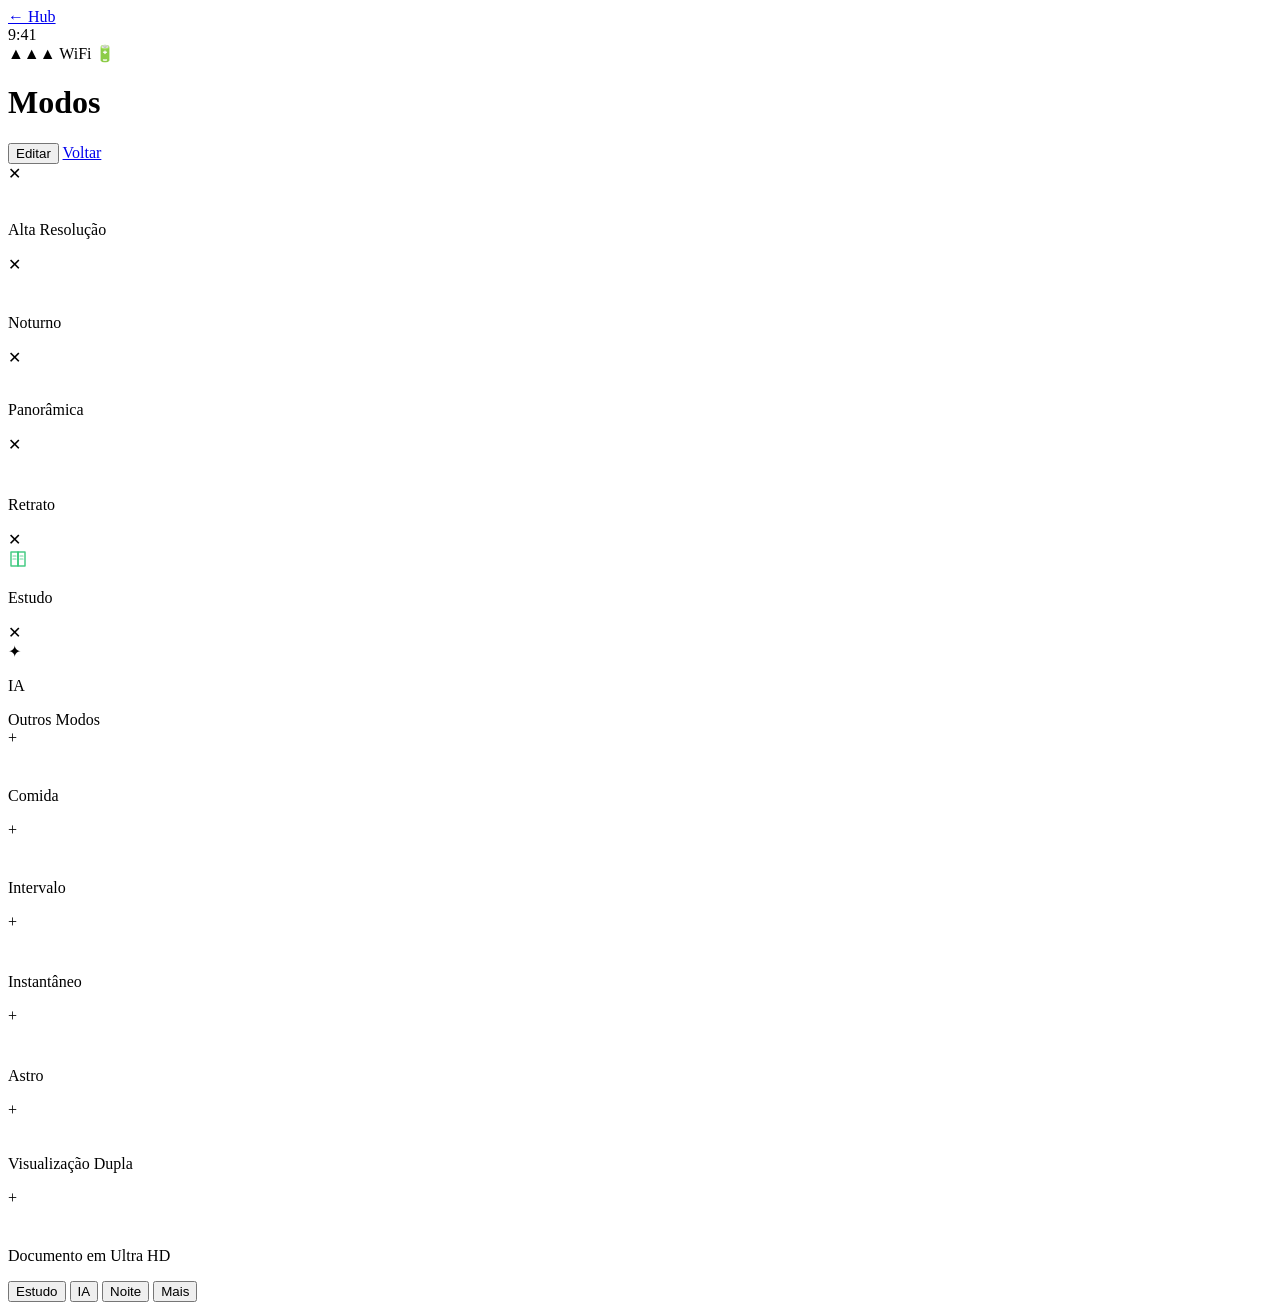
==== pages/tela-config.html @ dc20c2e8 "feat config: adiciona tela de configurações" ====
<!DOCTYPE html>
<html lang="pt-BR">
<head>
  <meta charset="UTF-8">
  <meta name="viewport" content="width=device-width, initial-scale=1.0">
  <title>JOVI Cam — Configurar Modos</title>
  <link rel="stylesheet" href="../css/config.css">
</head>
<body>
  <a class="hub-link" href="../index.html">← Hub</a>
  <main class="screen">

    <!-- Status Bar -->
    <header class="status-bar">
      <span class="time">9:41</span>
      <div class="dynamic-island"></div>
      <div class="status-icons">
        <span>▲▲▲</span>
        <span>WiFi</span>
        <span>🔋</span>
      </div>
    </header>

    <!-- Page Header -->
    <header class="page-header">
      <h1 class="page-title">Modos</h1>
      <div class="page-header__actions">
        <button class="btn-editar">Editar</button>
        <a href="tela-ia.html" class="btn-voltar">Voltar</a>
      </div>
    </header>

    <!-- Content -->
    <section class="content">

      <!-- Active Modes Grid -->
      <div class="modes-grid">

        <!-- Row 1 -->
        <article class="mode-item">
          <div class="mode-badge mode-badge--remove">✕</div>
          <div class="mode-icon mode-icon--res">
            <!-- Camera icon (SVG) -->
            <svg width="22" height="18" viewBox="0 0 22 18" fill="none" xmlns="http://www.w3.org/2000/svg">
              <path d="M21 14.5C21 15.3284 20.3284 16 19.5 16H2.5C1.67157 16 1 15.3284 1 14.5V5.5C1 4.67157 1.67157 4 2.5 4H5.5L7 2H15L16.5 4H19.5C20.3284 4 21 4.67157 21 5.5V14.5Z" stroke="rgba(255,255,255,0.7)" stroke-width="1.5"/>
              <circle cx="11" cy="10" r="3" stroke="rgba(255,255,255,0.7)" stroke-width="1.5"/>
              <circle cx="11" cy="10" r="1.2" fill="rgba(255,255,255,0.5)"/>
            </svg>
          </div>
          <p class="mode-label">Alta Resolução</p>
        </article>

        <article class="mode-item">
          <div class="mode-badge mode-badge--remove">✕</div>
          <div class="mode-icon mode-icon--noturno">
            <!-- Moon icon -->
            <svg width="20" height="20" viewBox="0 0 20 20" fill="none" xmlns="http://www.w3.org/2000/svg">
              <path d="M18 11.5C17.2 15.1 13.9 17.8 10 17.8C5.6 17.8 2 14.3 2 9.9C2 6.3 4.3 3.3 7.5 2.2C6.5 3.5 6 5.1 6 6.8C6 11 9.5 14.4 13.8 14.4C15.4 14.4 16.8 13.9 18 13L18 11.5Z" stroke="rgba(255,255,255,0.7)" stroke-width="1.5" stroke-linejoin="round"/>
            </svg>
          </div>
          <p class="mode-label">Noturno</p>
        </article>

        <article class="mode-item">
          <div class="mode-badge mode-badge--remove">✕</div>
          <div class="mode-icon mode-icon--pano">
            <!-- Panoramic icon -->
            <svg width="22" height="14" viewBox="0 0 22 14" fill="none" xmlns="http://www.w3.org/2000/svg">
              <rect x="1" y="1" width="20" height="12" rx="2" stroke="rgba(255,255,255,0.7)" stroke-width="1.5"/>
              <line x1="7" y1="1" x2="7" y2="13" stroke="rgba(255,255,255,0.4)" stroke-width="1"/>
              <line x1="15" y1="1" x2="15" y2="13" stroke="rgba(255,255,255,0.4)" stroke-width="1"/>
            </svg>
          </div>
          <p class="mode-label">Panorâmica</p>
        </article>

        <!-- Row 2 -->
        <article class="mode-item">
          <div class="mode-badge mode-badge--remove">✕</div>
          <div class="mode-icon mode-icon--retrato">
            <!-- Portrait icon -->
            <svg width="18" height="22" viewBox="0 0 18 22" fill="none" xmlns="http://www.w3.org/2000/svg">
              <circle cx="9" cy="7" r="4" stroke="rgba(255,255,255,0.7)" stroke-width="1.5"/>
              <path d="M1 21C1 16.5817 4.58172 13 9 13C13.4183 13 17 16.5817 17 21" stroke="rgba(255,255,255,0.7)" stroke-width="1.5" stroke-linecap="round"/>
            </svg>
          </div>
          <p class="mode-label">Retrato</p>
        </article>

        <!-- Estudo: custom JOVI mode -->
        <article class="mode-item mode-item--custom">
          <div class="mode-badge mode-badge--remove">✕</div>
          <div class="mode-icon mode-icon--estudo">
            <!-- Book icon -->
            <svg width="20" height="20" viewBox="0 0 20 20" fill="none" xmlns="http://www.w3.org/2000/svg">
              <path d="M3 3H10V17H3V3Z" stroke="rgba(51,199,120,0.9)" stroke-width="1.5" stroke-linejoin="round"/>
              <path d="M10 3H17V17H10V3Z" stroke="rgba(51,199,120,0.9)" stroke-width="1.5" stroke-linejoin="round"/>
              <line x1="5" y1="7" x2="8" y2="7" stroke="rgba(51,199,120,0.7)" stroke-width="1.2" stroke-linecap="round"/>
              <line x1="5" y1="10" x2="8" y2="10" stroke="rgba(51,199,120,0.7)" stroke-width="1.2" stroke-linecap="round"/>
              <line x1="12" y1="7" x2="15" y2="7" stroke="rgba(51,199,120,0.7)" stroke-width="1.2" stroke-linecap="round"/>
              <line x1="12" y1="10" x2="15" y2="10" stroke="rgba(51,199,120,0.7)" stroke-width="1.2" stroke-linecap="round"/>
            </svg>
          </div>
          <p class="mode-label mode-label--green">Estudo</p>
        </article>

        <!-- IA: custom JOVI mode -->
        <article class="mode-item mode-item--custom">
          <div class="mode-badge mode-badge--remove">✕</div>
          <div class="mode-icon mode-icon--ia">
            <span class="ia-star">✦</span>
          </div>
          <p class="mode-label mode-label--blue">IA</p>
        </article>

        <!-- Outros Modos -->
        <div class="section-label">Outros Modos</div>

        <!-- Row 3 - outros -->
        <article class="mode-item">
          <div class="mode-badge mode-badge--add">+</div>
          <div class="mode-icon mode-icon--comida">
            <!-- Food icon -->
            <svg width="18" height="20" viewBox="0 0 18 20" fill="none" xmlns="http://www.w3.org/2000/svg">
              <path d="M3 1V7C3 9.209 4.791 11 7 11V19" stroke="rgba(255,255,255,0.65)" stroke-width="1.5" stroke-linecap="round"/>
              <path d="M7 1V11" stroke="rgba(255,255,255,0.65)" stroke-width="1.5" stroke-linecap="round"/>
              <path d="M11 1C11 1 15 4 15 8C15 10.5 13.5 11.5 11 12V19" stroke="rgba(255,255,255,0.65)" stroke-width="1.5" stroke-linecap="round" stroke-linejoin="round"/>
            </svg>
          </div>
          <p class="mode-label">Comida</p>
        </article>

        <article class="mode-item">
          <div class="mode-badge mode-badge--add">+</div>
          <div class="mode-icon mode-icon--intervalo">
            <!-- Timer icon -->
            <svg width="20" height="20" viewBox="0 0 20 20" fill="none" xmlns="http://www.w3.org/2000/svg">
              <circle cx="10" cy="11" r="7" stroke="rgba(255,255,255,0.65)" stroke-width="1.5"/>
              <path d="M10 8V11L12 13" stroke="rgba(255,255,255,0.65)" stroke-width="1.5" stroke-linecap="round"/>
              <path d="M7 2H13" stroke="rgba(255,255,255,0.65)" stroke-width="1.5" stroke-linecap="round"/>
              <path d="M10 2V4" stroke="rgba(255,255,255,0.65)" stroke-width="1.5" stroke-linecap="round"/>
            </svg>
          </div>
          <p class="mode-label">Intervalo</p>
        </article>

        <article class="mode-item">
          <div class="mode-badge mode-badge--add">+</div>
          <div class="mode-icon mode-icon--instantaneo">
            <!-- Lightning bolt -->
            <svg width="16" height="22" viewBox="0 0 16 22" fill="none" xmlns="http://www.w3.org/2000/svg">
              <path d="M9 1L1 13H8L7 21L15 9H8L9 1Z" stroke="rgba(255,255,255,0.65)" stroke-width="1.5" stroke-linejoin="round"/>
            </svg>
          </div>
          <p class="mode-label">Instantâneo</p>
        </article>

        <article class="mode-item">
          <div class="mode-badge mode-badge--add">+</div>
          <div class="mode-icon mode-icon--astro">
            <!-- Star / astro icon -->
            <svg width="22" height="22" viewBox="0 0 22 22" fill="none" xmlns="http://www.w3.org/2000/svg">
              <circle cx="11" cy="11" r="9" stroke="rgba(255,255,255,0.65)" stroke-width="1.5"/>
              <circle cx="11" cy="11" r="3" stroke="rgba(255,255,255,0.65)" stroke-width="1.2"/>
              <circle cx="4" cy="4" r="1" fill="rgba(255,255,255,0.5)"/>
              <circle cx="18" cy="5" r="1" fill="rgba(255,255,255,0.5)"/>
              <circle cx="6" cy="18" r="1" fill="rgba(255,255,255,0.5)"/>
            </svg>
          </div>
          <p class="mode-label">Astro</p>
        </article>

        <article class="mode-item">
          <div class="mode-badge mode-badge--add">+</div>
          <div class="mode-icon mode-icon--dupl">
            <!-- Dual view icon -->
            <svg width="22" height="16" viewBox="0 0 22 16" fill="none" xmlns="http://www.w3.org/2000/svg">
              <rect x="1" y="1" width="9" height="14" rx="1.5" stroke="rgba(255,255,255,0.65)" stroke-width="1.5"/>
              <rect x="12" y="1" width="9" height="14" rx="1.5" stroke="rgba(255,255,255,0.65)" stroke-width="1.5"/>
            </svg>
          </div>
          <p class="mode-label">Visualização Dupla</p>
        </article>

        <article class="mode-item">
          <div class="mode-badge mode-badge--add">+</div>
          <div class="mode-icon mode-icon--doc">
            <!-- Document icon -->
            <svg width="16" height="20" viewBox="0 0 16 20" fill="none" xmlns="http://www.w3.org/2000/svg">
              <path d="M1 2C1 1.44772 1.44772 1 2 1H10L15 6V18C15 18.5523 14.5523 19 14 19H2C1.44772 19 1 18.5523 1 18V2Z" stroke="rgba(255,255,255,0.65)" stroke-width="1.5"/>
              <path d="M10 1V6H15" stroke="rgba(255,255,255,0.65)" stroke-width="1.5" stroke-linejoin="round"/>
              <line x1="4" y1="10" x2="12" y2="10" stroke="rgba(255,255,255,0.5)" stroke-width="1.2" stroke-linecap="round"/>
              <line x1="4" y1="13" x2="12" y2="13" stroke="rgba(255,255,255,0.5)" stroke-width="1.2" stroke-linecap="round"/>
            </svg>
          </div>
          <p class="mode-label">Documento em Ultra HD</p>
        </article>

      </div>

    </section>

    <!-- Bottom Mode Tabs -->
    <nav class="mode-tabs">
      <button class="mode-tab">Estudo</button>
      <button class="mode-tab">IA</button>
      <button class="mode-tab">Noite</button>
      <button class="mode-tab mode-tab--active">
        Mais
        <span class="mode-tab__dot"></span>
      </button>
    </nav>

  </main>
</body>
</html>
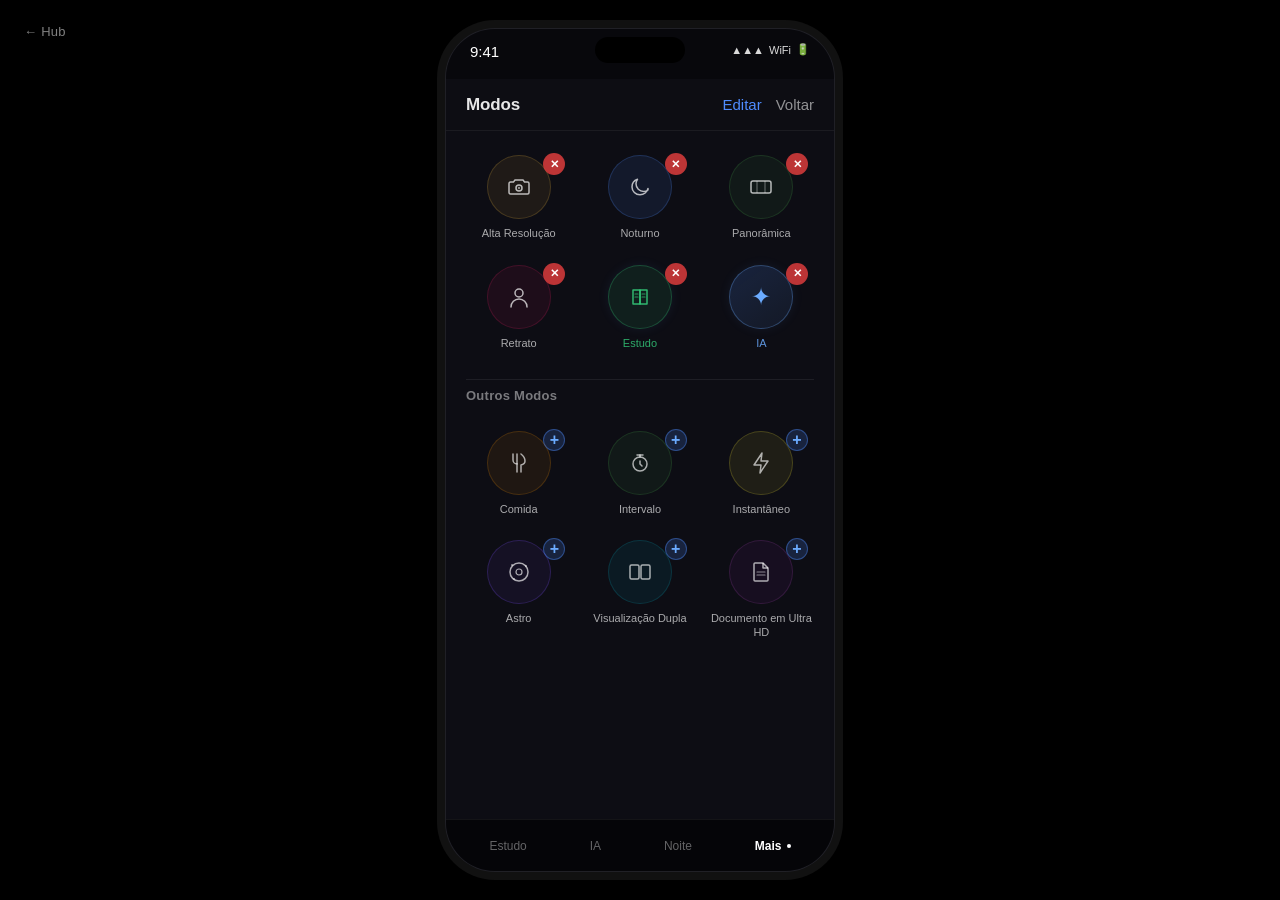
==== commit 1f55bdbe: "fix: corrigir imports" ====
--- a/pages/tela-config.html
+++ b/pages/tela-config.html
@@ -4,7 +4,7 @@
   <meta charset="UTF-8">
   <meta name="viewport" content="width=device-width, initial-scale=1.0">
   <title>JOVI Cam — Configurar Modos</title>
-  <link rel="stylesheet" href="../css/config.css">
+  <link rel="stylesheet" href="../src/css/config.css">
 </head>
 <body>
   <a class="hub-link" href="../index.html">← Hub</a>
--- a/src/css/config.css
+++ b/src/css/config.css
@@ -0,0 +1,299 @@
+@import url('https://fonts.googleapis.com/css2?family=DM+Sans:wght@300;400;500;600;700&display=swap');
+
+*, *::before, *::after {
+  box-sizing: border-box;
+  margin: 0;
+  padding: 0;
+}
+
+body {
+  background: #000;
+  display: flex;
+  justify-content: center;
+  align-items: center;
+  min-height: 100vh;
+  font-family: 'DM Sans', -apple-system, sans-serif;
+}
+
+button {
+  cursor: pointer;
+  font-family: inherit;
+  border: none;
+  background: none;
+  color: inherit;
+  padding: 0;
+}
+
+/* ── Phone Shell ─────────────────────────────── */
+.screen {
+  width: 390px;
+  height: 844px;
+  background: #0d0d14;
+  border-radius: 50px;
+  border: 1.5px solid rgba(255,255,255,0.08);
+  box-shadow:
+    0 0 0 8px #111,
+    0 40px 80px rgba(0,0,0,0.9);
+  overflow: hidden;
+  position: relative;
+  display: flex;
+  flex-direction: column;
+}
+
+/* ── Status Bar ──────────────────────────────── */
+.status-bar {
+  height: 50px;
+  padding: 14px 24px 0;
+  display: flex;
+  justify-content: space-between;
+  align-items: flex-start;
+  background: rgba(0,0,0,0.4);
+  position: relative;
+  z-index: 20;
+  flex-shrink: 0;
+}
+
+.dynamic-island {
+  width: 90px;
+  height: 26px;
+  background: #000;
+  border-radius: 13px;
+  position: absolute;
+  top: 8px;
+  left: 50%;
+  transform: translateX(-50%);
+}
+
+.time {
+  font-size: 15px;
+  font-weight: 500;
+  color: #fff;
+}
+
+.status-icons {
+  display: flex;
+  align-items: center;
+  gap: 5px;
+  font-size: 11px;
+  color: rgba(255,255,255,0.85);
+}
+
+/* ── Page Header ─────────────────────────────── */
+.page-header {
+  height: 52px;
+  background: rgba(13,13,20,0.95);
+  display: flex;
+  justify-content: space-between;
+  align-items: center;
+  padding: 0 20px;
+  border-bottom: 1px solid rgba(255,255,255,0.06);
+  flex-shrink: 0;
+}
+
+.page-title {
+  font-size: 17px;
+  font-weight: 600;
+  color: rgba(255,255,255,0.9);
+  letter-spacing: -0.01em;
+}
+
+.page-header__actions {
+  display: flex;
+  align-items: center;
+  gap: 14px;
+}
+
+.btn-editar {
+  font-size: 15px;
+  font-weight: 500;
+  color: #4f8cff;
+}
+
+.btn-voltar {
+  font-size: 15px;
+  font-weight: 500;
+  color: rgba(255,255,255,0.55);
+  text-decoration: none;
+  font-family: inherit;
+  cursor: pointer;
+  background: none;
+  border: none;
+  line-height: 1;
+}
+
+/* ── Content ─────────────────────────────────── */
+.content {
+  flex: 1;
+  overflow-y: auto;
+  background: #0d0d14;
+  padding: 24px 20px 16px;
+}
+
+/* ── Modes Grid ──────────────────────────────── */
+.modes-grid {
+  display: grid;
+  grid-template-columns: repeat(3, 1fr);
+  gap: 20px 16px;
+  row-gap: 24px;
+}
+
+.section-label {
+  grid-column: 1 / -1;
+  font-size: 13px;
+  font-weight: 600;
+  color: rgba(255,255,255,0.45);
+  letter-spacing: 0.02em;
+  padding-top: 8px;
+  padding-bottom: 4px;
+  border-top: 1px solid rgba(255,255,255,0.07);
+  margin-top: 4px;
+}
+
+/* ── Mode Item ───────────────────────────────── */
+.mode-item {
+  display: flex;
+  flex-direction: column;
+  align-items: center;
+  gap: 8px;
+  position: relative;
+}
+
+/* ── Mode Icon Circle ────────────────────────── */
+.mode-icon {
+  width: 64px;
+  height: 64px;
+  border-radius: 50%;
+  display: flex;
+  align-items: center;
+  justify-content: center;
+  background: rgba(255,255,255,0.04);
+  border: 1px solid rgba(255,255,255,0.08);
+}
+
+.mode-icon--res    { background: rgba(250,193,70,0.08); border-color: rgba(250,193,70,0.18); }
+.mode-icon--noturno { background: rgba(79,140,255,0.1); border-color: rgba(79,140,255,0.22); }
+.mode-icon--pano   { background: rgba(76,175,80,0.08); border-color: rgba(76,175,80,0.18); }
+.mode-icon--retrato { background: rgba(233,30,99,0.08); border-color: rgba(233,30,99,0.18); }
+.mode-icon--estudo { background: rgba(51,199,120,0.1); border-color: rgba(51,199,120,0.28); }
+.mode-icon--ia     {
+  background: linear-gradient(145deg, rgba(79,140,255,0.18), rgba(107,171,255,0.08));
+  border-color: rgba(107,171,255,0.3);
+  box-shadow: 0 0 16px rgba(107,171,255,0.1);
+}
+
+/* Outros modos */
+.mode-icon--comida    { background: rgba(255,152,0,0.08); border-color: rgba(255,152,0,0.18); }
+.mode-icon--intervalo { background: rgba(76,175,80,0.08); border-color: rgba(76,175,80,0.18); }
+.mode-icon--instantaneo { background: rgba(255,235,59,0.08); border-color: rgba(255,235,59,0.18); }
+.mode-icon--astro  { background: rgba(103,58,183,0.1); border-color: rgba(124,77,255,0.22); }
+.mode-icon--dupl   { background: rgba(0,188,212,0.08); border-color: rgba(0,172,193,0.18); }
+.mode-icon--doc    { background: rgba(156,39,176,0.08); border-color: rgba(171,71,188,0.18); }
+
+.ia-star {
+  font-size: 24px;
+  color: #6babff;
+}
+
+/* ── Labels ──────────────────────────────────── */
+.mode-label {
+  font-size: 11px;
+  font-weight: 400;
+  color: rgba(255,255,255,0.65);
+  text-align: center;
+  line-height: 1.25;
+}
+
+.mode-label--green { color: rgba(51,199,120,0.85); }
+.mode-label--blue  { color: rgba(107,171,255,0.85); }
+
+/* ── Badges ──────────────────────────────────── */
+.mode-badge {
+  position: absolute;
+  top: -2px;
+  right: 6px;
+  width: 22px;
+  height: 22px;
+  border-radius: 50%;
+  display: flex;
+  align-items: center;
+  justify-content: center;
+  font-size: 12px;
+  font-weight: 600;
+  z-index: 2;
+}
+
+.mode-badge--remove {
+  background: rgba(220,60,60,0.85);
+  color: #fff;
+  font-size: 11px;
+}
+
+.mode-badge--add {
+  background: rgba(79,140,255,0.18);
+  border: 1px solid rgba(79,140,255,0.4);
+  color: #6babff;
+  font-size: 16px;
+  line-height: 1;
+}
+
+/* Custom modes have a subtle background ring */
+.mode-item--custom .mode-icon {
+  box-shadow: 0 0 12px rgba(107,171,255,0.08);
+}
+
+/* ── Mode Tabs ───────────────────────────────── */
+.mode-tabs {
+  height: 52px;
+  background: rgba(0,0,0,0.6);
+  display: flex;
+  align-items: center;
+  justify-content: space-around;
+  padding: 0 12px;
+  flex-shrink: 0;
+  border-top: 1px solid rgba(255,255,255,0.06);
+}
+
+.mode-tab {
+  font-size: 12px;
+  font-weight: 400;
+  color: rgba(255,255,255,0.38);
+  padding: 10px 16px;
+  white-space: nowrap;
+  display: flex;
+  align-items: center;
+  gap: 5px;
+}
+
+.mode-tab--active {
+  font-weight: 600;
+  color: #fff;
+}
+
+.mode-tab__dot {
+  width: 4px;
+  height: 4px;
+  border-radius: 50%;
+  background: #fff;
+  display: inline-block;
+}
+
+/* ── Scrollbar ───────────────────────────────── */
+.content::-webkit-scrollbar { width: 0; }
+
+/* ── Hub Link ────────────────────────────────── */
+.hub-link {
+  position: fixed;
+  top: 24px;
+  left: 24px;
+  font-size: 13px;
+  color: rgba(255,255,255,0.5);
+  text-decoration: none;
+  font-family: inherit;
+  letter-spacing: 0.02em;
+  z-index: 100;
+  transition: color 0.18s ease;
+}
+
+.hub-link:hover {
+  color: #fff;
+}
